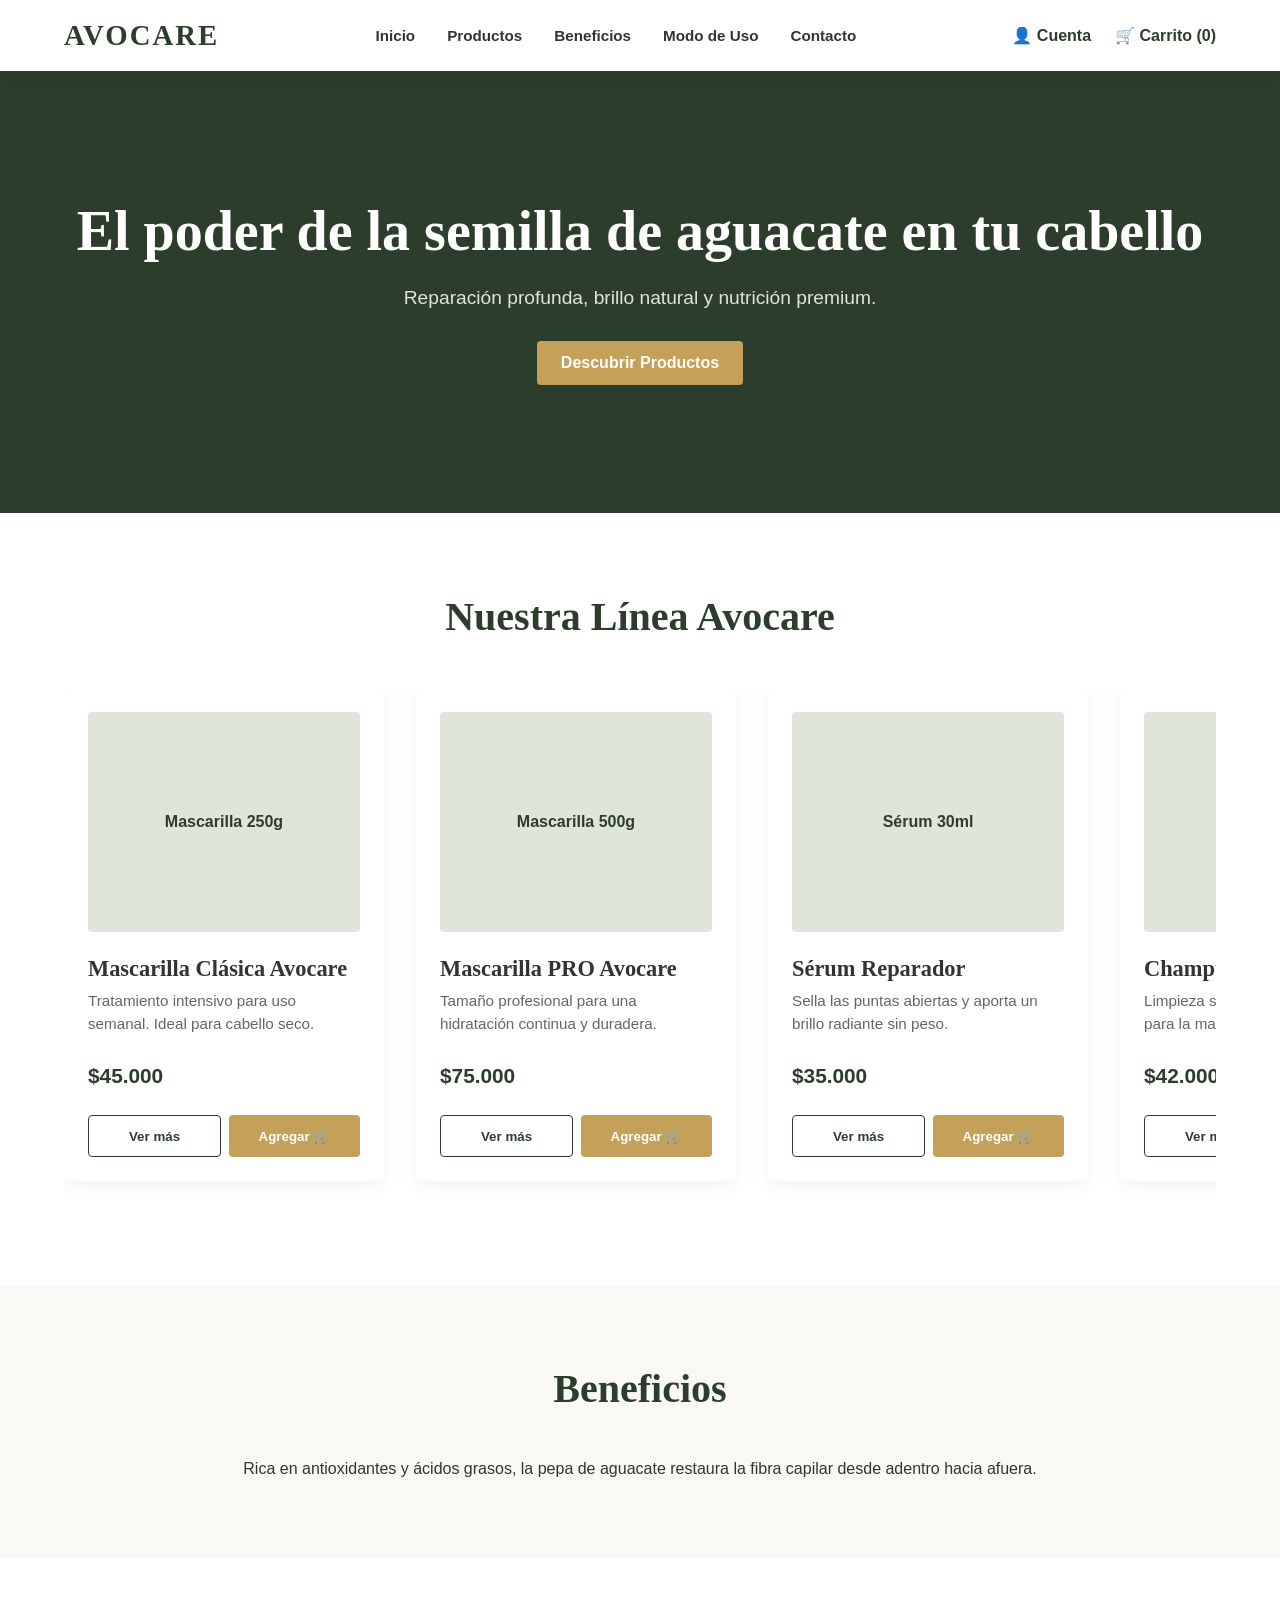
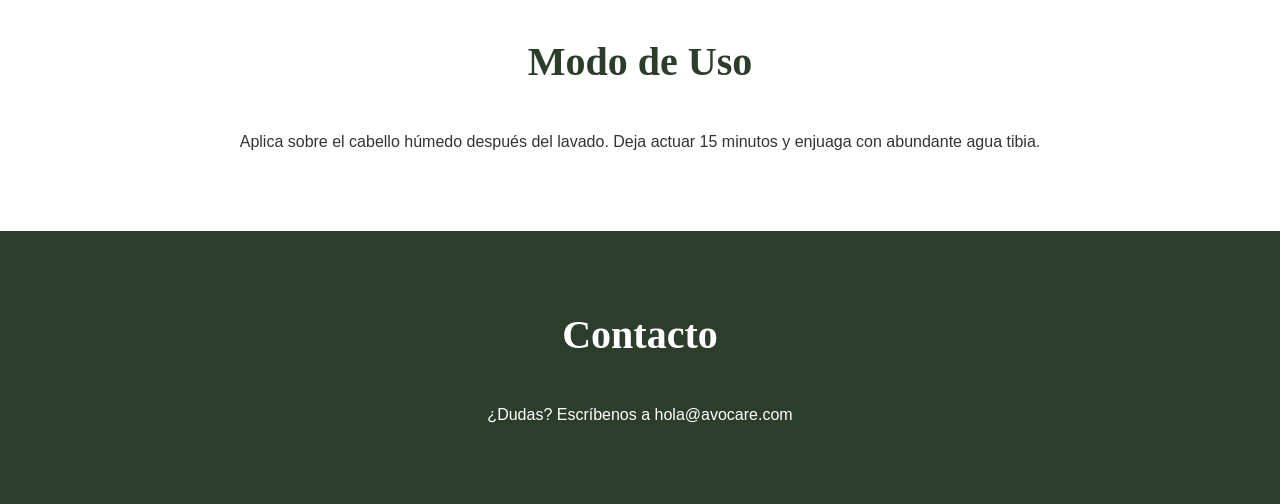
==== Index.html @ 303947b3 "creacion de estructura y estilos pagina web" ====
<!DOCTYPE html>
<html lang="es">
<head>
    <meta charset="UTF-8">
    <meta name="viewport" content="width=device-width, initial-scale=1.0">
    <title>Avocare | Cuidado Capilar Premium</title>
    <link rel="stylesheet" href="styles.css">
    <link href="https://fonts.googleapis.com/css2?family=Cormorant+Garamond:wght@400;600&family=Inter:wght@300;400;600&display=swap" rel="stylesheet">
</head>
<body>
    <!-- Header Navegable -->
    <header>
        <div class="logo">
            <a href="index.html">AVOCARE</a>
        </div>
        <nav>
            <ul class="nav-links">
                <li><a href="#inicio">Inicio</a></li>
                <li><a href="#productos">Productos</a></li>
                <li><a href="#beneficios">Beneficios</a></li>
                <li><a href="#uso">Modo de Uso</a></li>
                <li><a href="#contacto">Contacto</a></li>
            </ul>
        </nav>
        <div class="user-actions">
            <a href="login.html" class="icon-link">👤 Cuenta</a>
            <a href="carrito.html" class="icon-link">🛒 Carrito (<span id="cart-count">0</span>)</a>
        </div>
    </header>

    <main>
        <!-- Sección Inicio -->
        <section id="inicio" class="hero">
            <div class="hero-content">
                <h1>El poder de la semilla de aguacate en tu cabello</h1>
                <p>Reparación profunda, brillo natural y nutrición premium.</p>
                <a href="#productos" class="btn-primary">Descubrir Productos</a>
            </div>
        </section>

        <!-- Sección Productos (Scroll Horizontal) -->
        <section id="productos" class="section-padding">
            <h2 class="section-title">Nuestra Línea Avocare</h2>
            <div class="products-container">
                <!-- Producto 1 -->
                <div class="product-card">
                    <div class="product-img-placeholder">Mascarilla 250g</div>
                    <h3>Mascarilla Clásica Avocare</h3>
                    <p>Tratamiento intensivo para uso semanal. Ideal para cabello seco.</p>
                    <p class="price">$45.000</p>
                    <div class="card-actions">
                        <button class="btn-secondary" onclick="openModal('modal-prod-1')">Ver más</button>
                        <button class="btn-primary" onclick="addToCart(1, 'Mascarilla Clásica 250g', 45000)">Agregar 🛒</button>
                    </div>
                </div>
                <!-- Producto 2 -->
                <div class="product-card">
                    <div class="product-img-placeholder">Mascarilla 500g</div>
                    <h3>Mascarilla PRO Avocare</h3>
                    <p>Tamaño profesional para una hidratación continua y duradera.</p>
                    <p class="price">$75.000</p>
                    <div class="card-actions">
                        <button class="btn-secondary" onclick="openModal('modal-prod-2')">Ver más</button>
                        <button class="btn-primary" onclick="addToCart(2, 'Mascarilla PRO 500g', 75000)">Agregar 🛒</button>
                    </div>
                </div>
                <!-- Producto 3 -->
                <div class="product-card">
                    <div class="product-img-placeholder">Sérum 30ml</div>
                    <h3>Sérum Reparador</h3>
                    <p>Sella las puntas abiertas y aporta un brillo radiante sin peso.</p>
                    <p class="price">$35.000</p>
                    <div class="card-actions">
                        <button class="btn-secondary" onclick="openModal('modal-prod-3')">Ver más</button>
                        <button class="btn-primary" onclick="addToCart(3, 'Sérum Reparador', 35000)">Agregar 🛒</button>
                    </div>
                </div>
                <!-- Producto 4 -->
                <div class="product-card">
                    <div class="product-img-placeholder">Champú 400ml</div>
                    <h3>Champú Revitalizante</h3>
                    <p>Limpieza suave que prepara la cutícula para la mascarilla.</p>
                    <p class="price">$42.000</p>
                    <div class="card-actions">
                        <button class="btn-secondary" onclick="openModal('modal-prod-4')">Ver más</button>
                        <button class="btn-primary" onclick="addToCart(4, 'Champú Revitalizante', 42000)">Agregar 🛒</button>
                    </div>
                </div>
                <!-- Producto 5 -->
                <div class="product-card">
                    <div class="product-img-placeholder">Kit Completo</div>
                    <h3>Kit Cuidado Intensivo</h3>
                    <p>Mascarilla 250g + Champú + Sérum. El ritual completo.</p>
                    <p class="price">$110.000</p>
                    <div class="card-actions">
                        <button class="btn-secondary" onclick="openModal('modal-prod-5')">Ver más</button>
                        <button class="btn-primary" onclick="addToCart(5, 'Kit Cuidado Intensivo', 110000)">Agregar 🛒</button>
                    </div>
                </div>
            </div>
        </section>
        
        <!-- Resto de secciones de forma resumida -->
        <section id="beneficios" class="section-padding bg-light">
            <h2 class="section-title">Beneficios</h2>
            <p style="text-align:center;">Rica en antioxidantes y ácidos grasos, la pepa de aguacate restaura la fibra capilar desde adentro hacia afuera.</p>
        </section>
        <section id="uso" class="section-padding">
            <h2 class="section-title">Modo de Uso</h2>
            <p style="text-align:center;">Aplica sobre el cabello húmedo después del lavado. Deja actuar 15 minutos y enjuaga con abundante agua tibia.</p>
        </section>
        <section id="contacto" class="section-padding bg-dark text-white">
            <h2 class="section-title text-white">Contacto</h2>
            <p style="text-align:center;">¿Dudas? Escríbenos a hola@avocare.com</p>
        </section>
    </main>

    <!-- Modales de Productos (Ocultos por defecto) -->
    <div id="modal-prod-1" class="modal">
        <div class="modal-content">
            <span class="close" onclick="closeModal('modal-prod-1')">&times;</span>
            <h2>Ingredientes - Mascarilla Clásica</h2>
            <p>Agua purificada, Extracto de semilla de Persea Americana (Aguacate), Manteca de Karité, Pantenol, Vitamina E, Conservantes naturales.</p>
        </div>
    </div>
    <div id="modal-prod-2" class="modal">
        <div class="modal-content"><span class="close" onclick="closeModal('modal-prod-2')">&times;</span><h2>Ingredientes - Mascarilla PRO</h2><p>Fórmula concentrada con doble extracto de pepa de aguacate, Queratina hidrolizada y Aceite de Argán.</p></div>
    </div>
    <!-- (Puedes replicar los modales para el resto de productos) -->

    <script src="main.js"></script>
</body>
</html>
---- styles.css ----
/* --- Variables de Diseño Premium --- */
:root {
    --primary-dark: #2C3E2B; /* Verde aguacate oscuro */
    --accent-gold: #C5A059;  /* Dorado sofisticado */
    --bg-main: #FFFFFF;      /* Blanco puro */
    --bg-light: #FAF8F5;     /* Beige orgánico muy claro */
    --text-main: #333333;    /* Gris oscuro para textos */
    --font-heading: 'Georgia', serif;
    --font-body: 'Arial', sans-serif;
}

/* --- Reseteo básico --- */
* { 
    margin: 0; 
    padding: 0; 
    box-sizing: border-box; 
}

html { 
    scroll-behavior: smooth; 
}

body { 
    font-family: var(--font-body); 
    color: var(--text-main); 
    background-color: var(--bg-main); 
}

/* --- Encabezado y Navegación --- */
header { 
    display: flex; 
    justify-content: space-between; 
    align-items: center; 
    padding: 1.2rem 5%; 
    background: var(--bg-main); 
    box-shadow: 0 2px 15px rgba(0,0,0,0.08);
    position: sticky; 
    top: 0; 
    z-index: 1000;
}

.logo a { 
    font-family: var(--font-heading); 
    font-size: 1.8rem; 
    color: var(--primary-dark); 
    text-decoration: none; 
    font-weight: bold; 
    letter-spacing: 2px;
}

nav .nav-links { 
    display: flex; 
    list-style: none; 
    gap: 2rem; 
}

.nav-links a { 
    text-decoration: none; 
    color: var(--text-main); 
    font-size: 0.95rem; 
    font-weight: 600;
    transition: color 0.3s; 
}

.nav-links a:hover { 
    color: var(--accent-gold); 
}

.user-actions {
    display: flex;
    gap: 1.5rem;
}

.icon-link { 
    text-decoration: none; 
    color: var(--primary-dark); 
    font-weight: 600;
}

/* --- Sección Hero (Inicio) --- */
.hero { 
    background-color: var(--primary-dark); 
    color: white; 
    padding: 8rem 5%; 
    text-align: center; 
}

.hero h1 { 
    font-size: 3.5rem; 
    margin-bottom: 1.5rem; 
    font-family: var(--font-heading); 
}

.hero p { 
    font-size: 1.2rem; 
    margin-bottom: 2rem; 
    color: #e0e5db;
}

/* --- Botones Generales --- */
.btn-primary, .btn-secondary { 
    padding: 0.8rem 1.5rem; 
    border: none; 
    cursor: pointer; 
    font-weight: bold; 
    border-radius: 4px; 
    transition: all 0.3s;
    text-decoration: none;
    display: inline-block;
    text-align: center;
}

.btn-primary { 
    background-color: var(--accent-gold); 
    color: white; 
}

.btn-primary:hover { 
    background-color: #b38f4a; 
}

.btn-secondary { 
    background-color: transparent; 
    border: 1px solid var(--primary-dark); 
    color: var(--primary-dark); 
}

.btn-secondary:hover { 
    background-color: var(--bg-light); 
}

/* --- Utilidades de Layout --- */
.section-padding { 
    padding: 5rem 5%; 
}

.section-title { 
    text-align: center; 
    font-size: 2.5rem; 
    margin-bottom: 3rem; 
    font-family: var(--font-heading);
    color: var(--primary-dark);
}

.bg-light { background-color: var(--bg-light); }
.bg-dark { background-color: var(--primary-dark); color: white; }
.bg-dark .section-title { color: white; }

/* --- Tarjetas de Productos (Scroll Horizontal) --- */
.products-container { 
    display: flex; 
    overflow-x: auto; 
    gap: 2rem; 
    padding-bottom: 1.5rem; 
    scroll-snap-type: x mandatory;
    scrollbar-width: thin;
    scrollbar-color: var(--accent-gold) #eee;
}

.product-card { 
    min-width: 320px; 
    background: white; 
    padding: 1.5rem; 
    border-radius: 8px;
    box-shadow: 0 4px 20px rgba(0,0,0,0.06); 
    scroll-snap-align: start; 
    display: flex; 
    flex-direction: column;
}

.product-img-placeholder { 
    height: 220px; 
    background: #e0e5db; 
    display: flex; 
    align-items: center; 
    justify-content: center; 
    margin-bottom: 1.5rem; 
    color: var(--primary-dark); 
    font-weight: bold; 
    border-radius: 4px;
}

.product-card h3 { 
    margin-bottom: 0.5rem; 
    font-size: 1.4rem; 
    font-family: var(--font-heading);
}

.product-card p { 
    font-size: 0.95rem; 
    color: #666; 
    flex-grow: 1;
    line-height: 1.5;
}

.product-card .price { 
    font-size: 1.3rem; 
    font-weight: bold; 
    color: var(--primary-dark); 
    margin: 1.5rem 0; 
}

.card-actions { 
    display: flex; 
    gap: 0.5rem; 
}

.card-actions button { 
    flex: 1; 
}

/* --- Modales --- */
.modal { 
    display: none; 
    position: fixed; 
    z-index: 2000; 
    left: 0; 
    top: 0; 
    width: 100%; 
    height: 100%; 
    background-color: rgba(0,0,0,0.6); 
}

.modal-content { 
    background-color: white; 
    margin: 10% auto; 
    padding: 2.5rem; 
    border-radius: 8px; 
    width: 90%; 
    max-width: 500px; 
    position: relative;
    box-shadow: 0 4px 25px rgba(0,0,0,0.2);
}

.close { 
    position: absolute; 
    right: 1.5rem; 
    top: 1rem; 
    font-size: 2rem; 
    cursor: pointer; 
    color: #aaa;
}

.close:hover { color: var(--text-main); }

/* paginas de registro y carrito

/* --- Formularios y Auth --- */
.auth-card { 
    background: white; 
    padding: 3rem; 
    border-radius: 8px; 
    box-shadow: 0 4px 20px rgba(0,0,0,0.06); 
    width: 100%; 
    max-width: 450px; 
    margin: 0 auto; /* Centra la tarjeta */
}

.form-group { 
    margin-bottom: 1.5rem; 
    text-align: left;
}

.form-group label { 
    display: block; 
    margin-bottom: 0.5rem; 
    font-weight: bold; 
    color: var(--primary-dark);
    font-size: 0.95rem;
}

.form-group input { 
    width: 100%; 
    padding: 0.8rem; 
    border: 1px solid #ddd; 
    border-radius: 4px; 
    font-family: var(--font-body);
    font-size: 1rem;
    transition: border-color 0.3s;
}

.form-group input:focus {
    outline: none;
    border-color: var(--accent-gold);
}

/* --- Carrito de Compras --- */
.cart-container { 
    display: grid; 
    grid-template-columns: 2fr 1fr; 
    gap: 2rem; 
    align-items: start; 
    max-width: 1000px;
    margin: 0 auto;
}

.cart-item { 
    display: flex; 
    justify-content: space-between; 
    align-items: center; 
    padding: 1.5rem; 
    background: white; 
    border-radius: 8px;
    box-shadow: 0 2px 10px rgba(0,0,0,0.03);
    margin-bottom: 1rem;
}

.cart-summary { 
    background: white; 
    padding: 2rem; 
    border-radius: 8px; 
    box-shadow: 0 4px 20px rgba(0,0,0,0.06); 
}

.summary-line { 
    display: flex; 
    justify-content: space-between; 
    margin-bottom: 1rem; 
    font-size: 1.05rem;
}

.summary-line.total { 
    font-weight: bold; 
    font-size: 1.3rem; 
    border-top: 1px solid #eee; 
    padding-top: 1rem; 
    color: var(--primary-dark);
}

.qty-btn { 
    background: var(--bg-light); 
    border: 1px solid #ddd; 
    padding: 5px 12px; 
    cursor: pointer; 
    border-radius: 4px;
    font-weight: bold;
    color: var(--text-main);
    transition: background-color 0.3s;
}

.qty-btn:hover {
    background-color: #eee;
}

@media (max-width: 768px) {
    .cart-container {
        grid-template-columns: 1fr;
    }
}
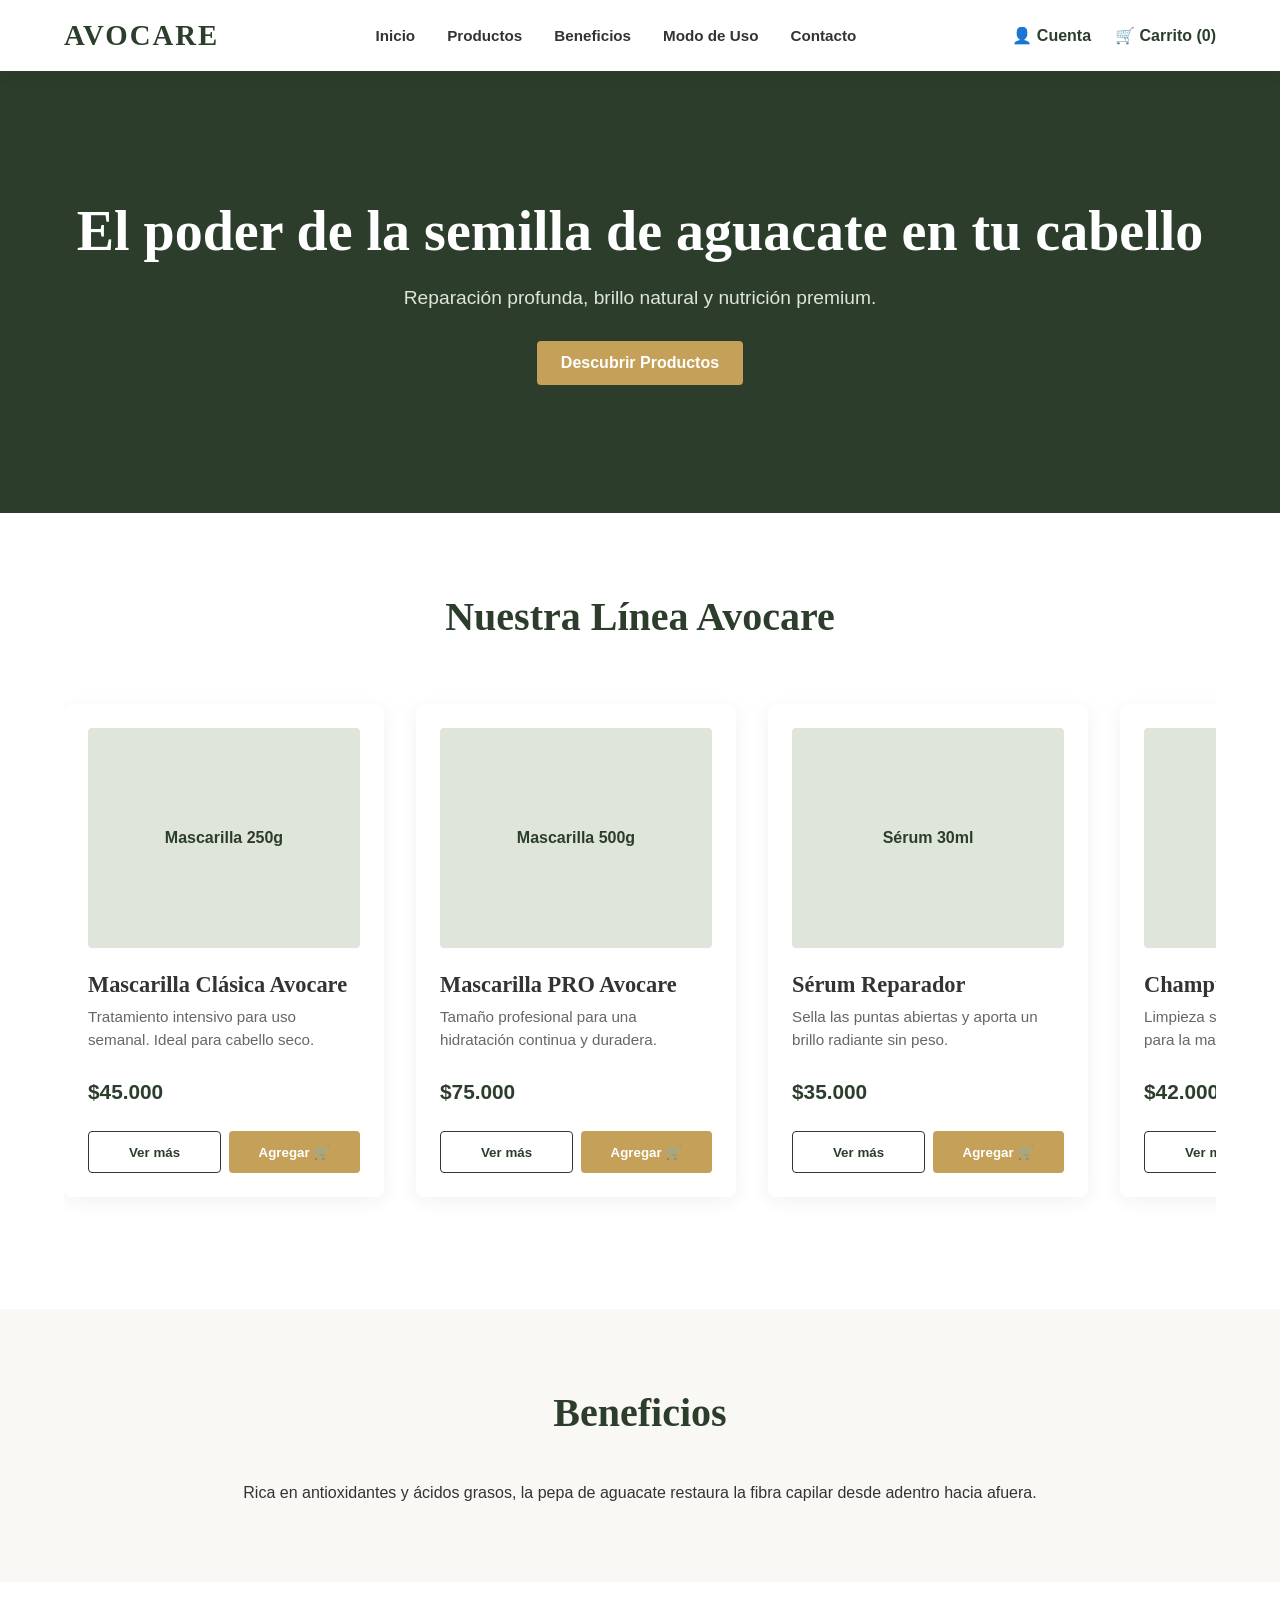
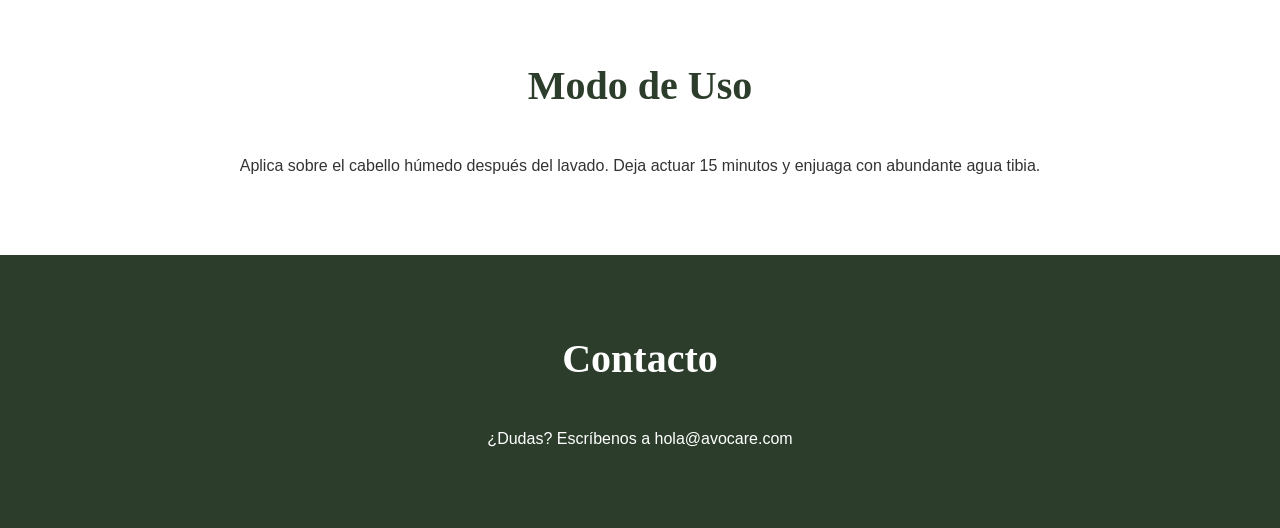
==== commit 751e9312: "mejores efectos y fondos" ====
--- a/Index.html
+++ b/Index.html
@@ -40,8 +40,11 @@
 
         <!-- Sección Productos (Scroll Horizontal) -->
         <section id="productos" class="section-padding">
-            <h2 class="section-title">Nuestra Línea Avocare</h2>
-            <div class="products-container">
+    <h2 class="section-title">Nuestra Línea Avocare</h2>
+    
+    <div class="products-container">
+        <!-- Pista del carrusel -->
+        <div class="products-track">
                 <!-- Producto 1 -->
                 <div class="product-card">
                     <div class="product-img-placeholder">Mascarilla 250g</div>
--- a/styles.css
+++ b/styles.css
@@ -9,7 +9,7 @@
     --font-body: 'Arial', sans-serif;
 }
 
-/* --- Reseteo básico --- */
+/* --- Reseteo Básico --- */
 * { 
     margin: 0; 
     padding: 0; 
@@ -146,24 +146,32 @@
 .bg-dark { background-color: var(--primary-dark); color: white; }
 .bg-dark .section-title { color: white; }
 
-/* --- Tarjetas de Productos (Scroll Horizontal) --- */
+/* --- Carrusel Infinito de Productos --- */
 .products-container { 
-    display: flex; 
-    overflow-x: auto; 
+    overflow: hidden; 
+    width: 100%;
+    position: relative;
+    padding: 1rem 0 2rem 0;
+}
+
+.products-track { 
+    display: flex; 
     gap: 2rem; 
-    padding-bottom: 1.5rem; 
-    scroll-snap-type: x mandatory;
-    scrollbar-width: thin;
-    scrollbar-color: var(--accent-gold) #eee;
+    width: max-content; 
+    animation: marquee 25s linear infinite; 
+}
+
+.products-track:hover { 
+    animation-play-state: paused; 
 }
 
 .product-card { 
-    min-width: 320px; 
+    flex-shrink: 0;
+    width: 320px; 
     background: white; 
     padding: 1.5rem; 
     border-radius: 8px;
     box-shadow: 0 4px 20px rgba(0,0,0,0.06); 
-    scroll-snap-align: start; 
     display: flex; 
     flex-direction: column;
 }
@@ -207,6 +215,15 @@
 
 .card-actions button { 
     flex: 1; 
+}
+
+@keyframes marquee { 
+    0% { 
+        transform: translateX(0); 
+    }
+    100% { 
+        transform: translateX(-50%); 
+    }
 }
 
 /* --- Modales --- */
@@ -243,9 +260,7 @@
 
 .close:hover { color: var(--text-main); }
 
-/* paginas de registro y carrito
-
-/* --- Formularios y Auth --- */
+/* --- Formularios y Autenticación --- */
 .auth-card { 
     background: white; 
     padding: 3rem; 
@@ -253,7 +268,7 @@
     box-shadow: 0 4px 20px rgba(0,0,0,0.06); 
     width: 100%; 
     max-width: 450px; 
-    margin: 0 auto; /* Centra la tarjeta */
+    margin: 0 auto;
 }
 
 .form-group { 
@@ -346,4 +361,24 @@
     .cart-container {
         grid-template-columns: 1fr;
     }
+}
+
+/* --- Fondo Curvo Ascendente (Páginas de Carrito y Login) --- */
+body.bg-light {
+    position: relative;
+    z-index: 0;
+    background-color: var(--bg-light);
+}
+
+body.bg-light::before {
+    content: "";
+    position: fixed;
+    top: 0;
+    left: 0;
+    width: 100vw;
+    height: 100vh;
+    background-image: url("data:image/svg+xml,%3Csvg xmlns='http://www.w3.org/2000/svg' viewBox='0 0 100 100' preserveAspectRatio='none'%3E%3Cpath d='M0,100 L0,85 C20,85 30,55 50,55 C70,55 80,20 100,20 L100,100 Z' fill='%232C3E2B' /%3E%3C/svg%3E");
+    background-size: 100% 100%;
+    background-repeat: no-repeat;
+    z-index: -1;
 }
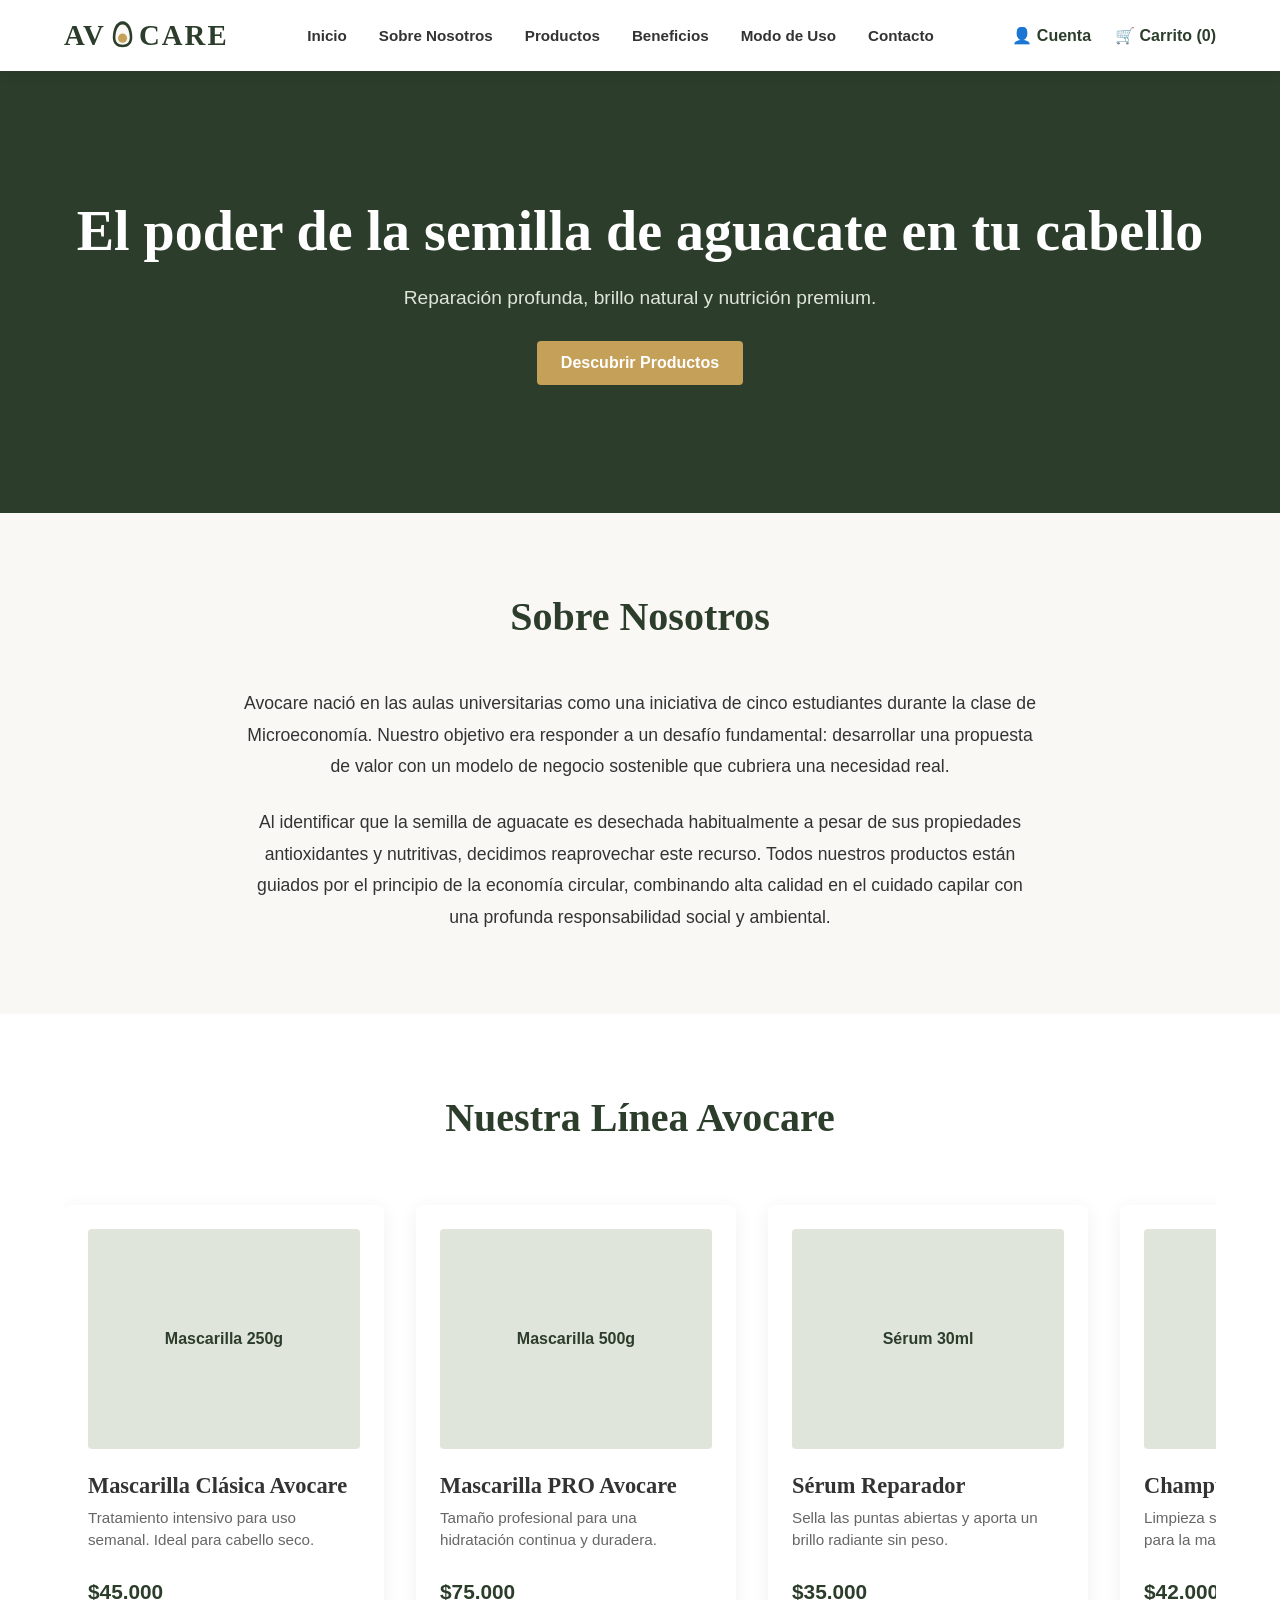
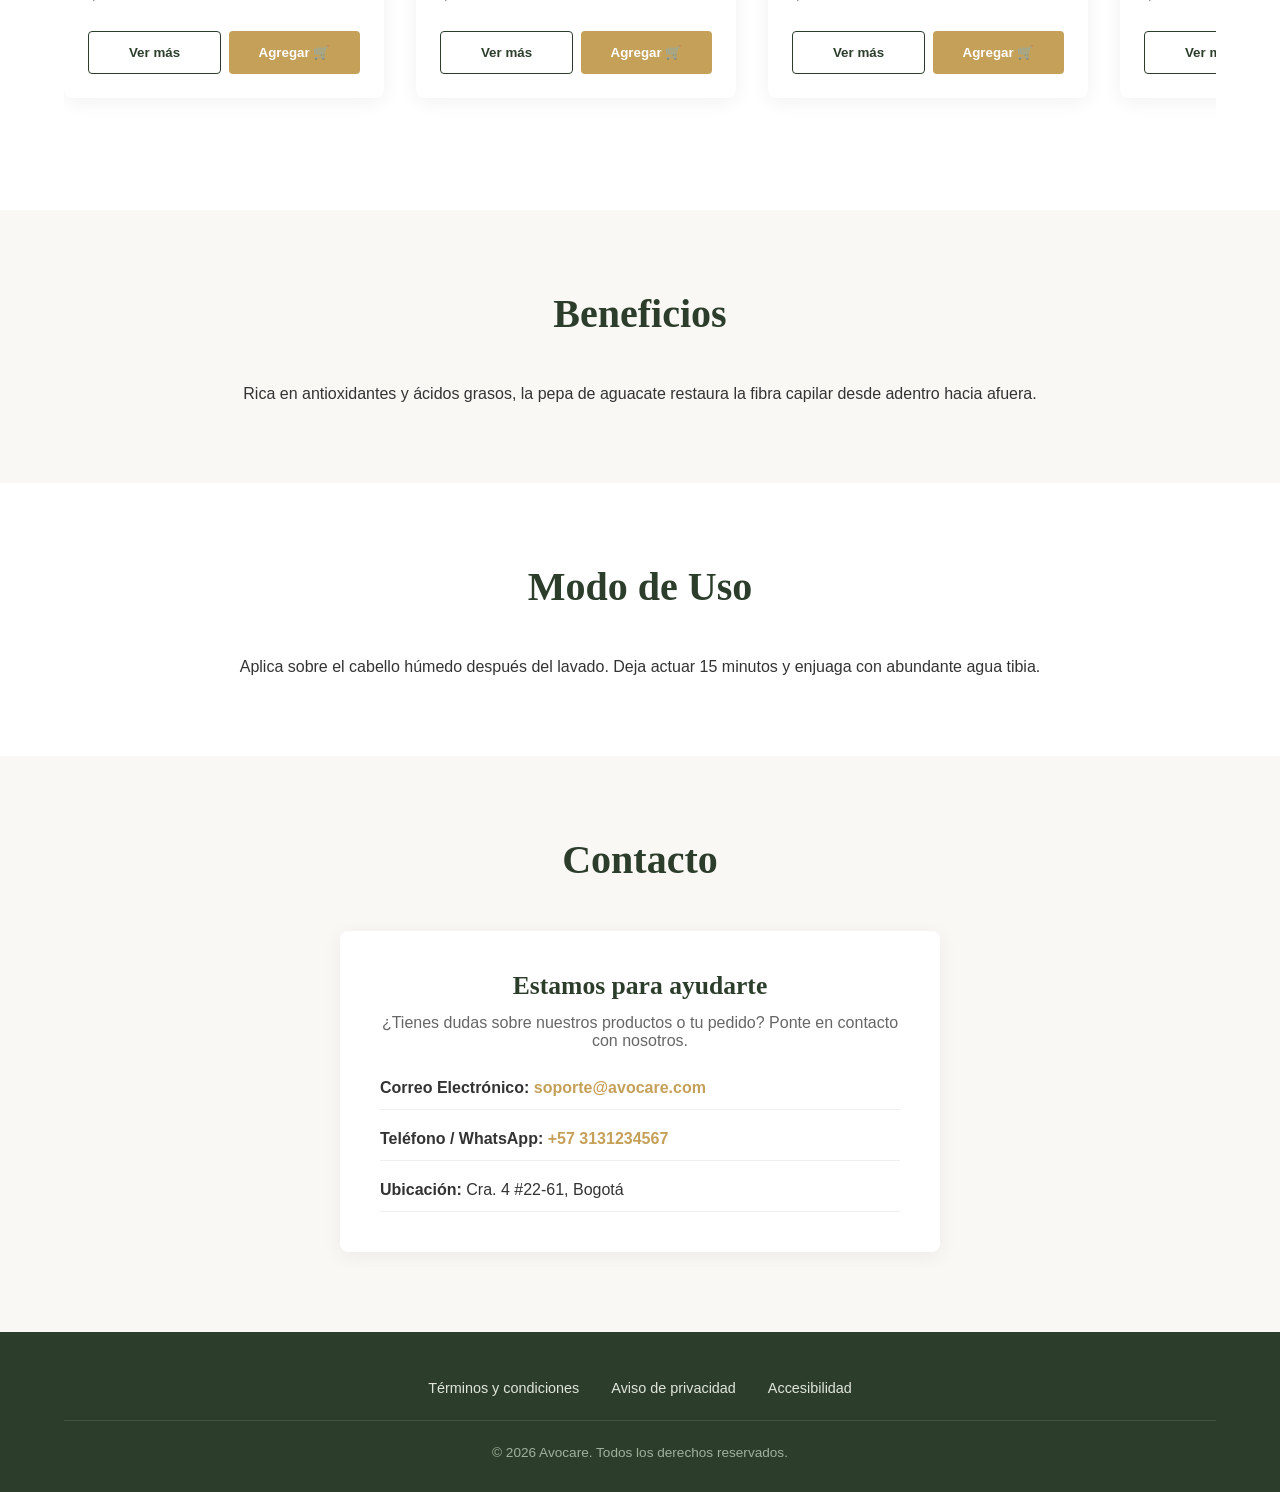
==== commit 8c6a26b2: "pulir el logo" ====
--- a/Index.html
+++ b/Index.html
@@ -11,11 +11,21 @@
     <!-- Header Navegable -->
     <header>
         <div class="logo">
-            <a href="index.html">AVOCARE</a>
+            <a href="index.html" class="logo-link">
+                AV<svg class="logo-avocado" viewBox="0 0 100 100" xmlns="http://www.w3.org/2000/svg">
+                    <!-- Silueta exterior del aguacate -->
+                    <path d="M50,10 C30,10 20,35 20,60 C20,80 33,90 50,90 C67,90 80,80 80,60 C80,35 70,10 50,10 Z" fill="currentColor"/>
+                    <!-- Pulpa interior -->
+                    <path d="M50,20 C36,20 28,40 28,60 C28,75 37,82 50,82 C63,82 72,75 72,60 C72,40 64,20 50,20 Z" fill="#FAF8F5"/>
+                    <!-- Semilla (Pepa) -->
+                    <circle cx="50" cy="62" r="14" fill="#C5A059"/>
+                </svg>CARE
+            </a>
         </div>
         <nav>
             <ul class="nav-links">
                 <li><a href="#inicio">Inicio</a></li>
+                <li><a href="#nosotros">Sobre Nosotros</a></li>
                 <li><a href="#productos">Productos</a></li>
                 <li><a href="#beneficios">Beneficios</a></li>
                 <li><a href="#uso">Modo de Uso</a></li>
@@ -38,87 +48,133 @@
             </div>
         </section>
 
-        <!-- Sección Productos (Scroll Horizontal) -->
+        <!-- Sección Sobre Nosotros -->
+        <section id="nosotros" class="section-padding bg-light">
+            <h2 class="section-title">Sobre Nosotros</h2>
+            <div style="max-width: 800px; margin: 0 auto; text-align: center; line-height: 1.8;">
+                <p style="font-size: 1.1rem; color: var(--text-main); margin-bottom: 1.5rem;">
+                    Avocare nació en las aulas universitarias como una iniciativa de cinco estudiantes durante la clase de Microeconomía. Nuestro objetivo era responder a un desafío fundamental: desarrollar una propuesta de valor con un modelo de negocio sostenible que cubriera una necesidad real.
+                </p>
+                <p style="font-size: 1.1rem; color: var(--text-main);">
+                    Al identificar que la semilla de aguacate es desechada habitualmente a pesar de sus propiedades antioxidantes y nutritivas, decidimos reaprovechar este recurso. Todos nuestros productos están guiados por el principio de la economía circular, combinando alta calidad en el cuidado capilar con una profunda responsabilidad social y ambiental.
+                </p>
+            </div>
+        </section>
+
+        <!-- Sección Productos (Carrusel Infinito) -->
         <section id="productos" class="section-padding">
-    <h2 class="section-title">Nuestra Línea Avocare</h2>
-    
-    <div class="products-container">
-        <!-- Pista del carrusel -->
-        <div class="products-track">
-                <!-- Producto 1 -->
-                <div class="product-card">
-                    <div class="product-img-placeholder">Mascarilla 250g</div>
-                    <h3>Mascarilla Clásica Avocare</h3>
-                    <p>Tratamiento intensivo para uso semanal. Ideal para cabello seco.</p>
-                    <p class="price">$45.000</p>
-                    <div class="card-actions">
-                        <button class="btn-secondary" onclick="openModal('modal-prod-1')">Ver más</button>
-                        <button class="btn-primary" onclick="addToCart(1, 'Mascarilla Clásica 250g', 45000)">Agregar 🛒</button>
+            <h2 class="section-title">Nuestra Línea Avocare</h2>
+            <div class="products-container">
+                <div class="products-track">
+                    <!-- Producto 1 -->
+                    <div class="product-card">
+                        <div class="product-img-placeholder">Mascarilla 250g</div>
+                        <h3>Mascarilla Clásica Avocare</h3>
+                        <p>Tratamiento intensivo para uso semanal. Ideal para cabello seco.</p>
+                        <p class="price">$45.000</p>
+                        <div class="card-actions">
+                            <button class="btn-secondary" onclick="openModal('modal-prod-1')">Ver más</button>
+                            <button class="btn-primary" onclick="addToCart(1, 'Mascarilla Clásica 250g', 45000)">Agregar 🛒</button>
+                        </div>
                     </div>
-                </div>
-                <!-- Producto 2 -->
-                <div class="product-card">
-                    <div class="product-img-placeholder">Mascarilla 500g</div>
-                    <h3>Mascarilla PRO Avocare</h3>
-                    <p>Tamaño profesional para una hidratación continua y duradera.</p>
-                    <p class="price">$75.000</p>
-                    <div class="card-actions">
-                        <button class="btn-secondary" onclick="openModal('modal-prod-2')">Ver más</button>
-                        <button class="btn-primary" onclick="addToCart(2, 'Mascarilla PRO 500g', 75000)">Agregar 🛒</button>
+                    <!-- Producto 2 -->
+                    <div class="product-card">
+                        <div class="product-img-placeholder">Mascarilla 500g</div>
+                        <h3>Mascarilla PRO Avocare</h3>
+                        <p>Tamaño profesional para una hidratación continua y duradera.</p>
+                        <p class="price">$75.000</p>
+                        <div class="card-actions">
+                            <button class="btn-secondary" onclick="openModal('modal-prod-2')">Ver más</button>
+                            <button class="btn-primary" onclick="addToCart(2, 'Mascarilla PRO 500g', 75000)">Agregar 🛒</button>
+                        </div>
                     </div>
-                </div>
-                <!-- Producto 3 -->
-                <div class="product-card">
-                    <div class="product-img-placeholder">Sérum 30ml</div>
-                    <h3>Sérum Reparador</h3>
-                    <p>Sella las puntas abiertas y aporta un brillo radiante sin peso.</p>
-                    <p class="price">$35.000</p>
-                    <div class="card-actions">
-                        <button class="btn-secondary" onclick="openModal('modal-prod-3')">Ver más</button>
-                        <button class="btn-primary" onclick="addToCart(3, 'Sérum Reparador', 35000)">Agregar 🛒</button>
+                    <!-- Producto 3 -->
+                    <div class="product-card">
+                        <div class="product-img-placeholder">Sérum 30ml</div>
+                        <h3>Sérum Reparador</h3>
+                        <p>Sella las puntas abiertas y aporta un brillo radiante sin peso.</p>
+                        <p class="price">$35.000</p>
+                        <div class="card-actions">
+                            <button class="btn-secondary" onclick="openModal('modal-prod-3')">Ver más</button>
+                            <button class="btn-primary" onclick="addToCart(3, 'Sérum Reparador', 35000)">Agregar 🛒</button>
+                        </div>
                     </div>
-                </div>
-                <!-- Producto 4 -->
-                <div class="product-card">
-                    <div class="product-img-placeholder">Champú 400ml</div>
-                    <h3>Champú Revitalizante</h3>
-                    <p>Limpieza suave que prepara la cutícula para la mascarilla.</p>
-                    <p class="price">$42.000</p>
-                    <div class="card-actions">
-                        <button class="btn-secondary" onclick="openModal('modal-prod-4')">Ver más</button>
-                        <button class="btn-primary" onclick="addToCart(4, 'Champú Revitalizante', 42000)">Agregar 🛒</button>
+                    <!-- Producto 4 -->
+                    <div class="product-card">
+                        <div class="product-img-placeholder">Champú 400ml</div>
+                        <h3>Champú Revitalizante</h3>
+                        <p>Limpieza suave que prepara la cutícula para la mascarilla.</p>
+                        <p class="price">$42.000</p>
+                        <div class="card-actions">
+                            <button class="btn-secondary" onclick="openModal('modal-prod-4')">Ver más</button>
+                            <button class="btn-primary" onclick="addToCart(4, 'Champú Revitalizante', 42000)">Agregar 🛒</button>
+                        </div>
                     </div>
-                </div>
-                <!-- Producto 5 -->
-                <div class="product-card">
-                    <div class="product-img-placeholder">Kit Completo</div>
-                    <h3>Kit Cuidado Intensivo</h3>
-                    <p>Mascarilla 250g + Champú + Sérum. El ritual completo.</p>
-                    <p class="price">$110.000</p>
-                    <div class="card-actions">
-                        <button class="btn-secondary" onclick="openModal('modal-prod-5')">Ver más</button>
-                        <button class="btn-primary" onclick="addToCart(5, 'Kit Cuidado Intensivo', 110000)">Agregar 🛒</button>
+                    <!-- Producto 5 -->
+                    <div class="product-card">
+                        <div class="product-img-placeholder">Kit Completo</div>
+                        <h3>Kit Cuidado Intensivo</h3>
+                        <p>Mascarilla 250g + Champú + Sérum. El ritual completo.</p>
+                        <p class="price">$110.000</p>
+                        <div class="card-actions">
+                            <button class="btn-secondary" onclick="openModal('modal-prod-5')">Ver más</button>
+                            <button class="btn-primary" onclick="addToCart(5, 'Kit Cuidado Intensivo', 110000)">Agregar 🛒</button>
+                        </div>
                     </div>
                 </div>
             </div>
         </section>
         
-        <!-- Resto de secciones de forma resumida -->
+        <!-- Sección Beneficios -->
         <section id="beneficios" class="section-padding bg-light">
             <h2 class="section-title">Beneficios</h2>
             <p style="text-align:center;">Rica en antioxidantes y ácidos grasos, la pepa de aguacate restaura la fibra capilar desde adentro hacia afuera.</p>
         </section>
+
+        <!-- Sección Modo de Uso -->
         <section id="uso" class="section-padding">
             <h2 class="section-title">Modo de Uso</h2>
             <p style="text-align:center;">Aplica sobre el cabello húmedo después del lavado. Deja actuar 15 minutos y enjuaga con abundante agua tibia.</p>
         </section>
-        <section id="contacto" class="section-padding bg-dark text-white">
-            <h2 class="section-title text-white">Contacto</h2>
-            <p style="text-align:center;">¿Dudas? Escríbenos a hola@avocare.com</p>
+
+        <!-- Sección de Contacto -->
+        <section id="contacto" class="section-padding bg-light">
+            <h2 class="section-title">Contacto</h2>
+            <div class="contact-container">
+                <div class="contact-card">
+                    <h3>Estamos para ayudarte</h3>
+                    <p>¿Tienes dudas sobre nuestros productos o tu pedido? Ponte en contacto con nosotros.</p>
+                    <ul class="contact-list">
+                        <li>
+                            <strong>Correo Electrónico:</strong> 
+                            <a href="mailto:soporte@avocare.com">soporte@avocare.com</a>
+                        </li>
+                        <li>
+                            <strong>Teléfono / WhatsApp:</strong> 
+                            <a href="tel:+573131234567">+57 3131234567</a>
+                        </li>
+                        <li>
+                            <strong>Ubicación:</strong> Cra. 4 #22-61, Bogotá
+                        </li>
+                    </ul>
+                </div>
+            </div>
         </section>
     </main>
 
-    <!-- Modales de Productos (Ocultos por defecto) -->
+    <!-- Pie de Página (Footer) -->
+    <footer class="main-footer">
+        <div class="footer-content">
+            <div class="footer-links">
+                <a href="#">Términos y condiciones</a>
+                <a href="#">Aviso de privacidad</a>
+                <a href="#">Accesibilidad</a>
+            </div>
+            <p class="copyright">&copy; 2026 Avocare. Todos los derechos reservados.</p>
+        </div>
+    </footer>
+
+    <!-- Modales de Productos -->
     <div id="modal-prod-1" class="modal">
         <div class="modal-content">
             <span class="close" onclick="closeModal('modal-prod-1')">&times;</span>
@@ -127,9 +183,12 @@
         </div>
     </div>
     <div id="modal-prod-2" class="modal">
-        <div class="modal-content"><span class="close" onclick="closeModal('modal-prod-2')">&times;</span><h2>Ingredientes - Mascarilla PRO</h2><p>Fórmula concentrada con doble extracto de pepa de aguacate, Queratina hidrolizada y Aceite de Argán.</p></div>
+        <div class="modal-content">
+            <span class="close" onclick="closeModal('modal-prod-2')">&times;</span>
+            <h2>Ingredientes - Mascarilla PRO</h2>
+            <p>Fórmula concentrada con doble extracto de pepa de aguacate, Queratina hidrolizada y Aceite de Argán.</p>
+        </div>
     </div>
-    <!-- (Puedes replicar los modales para el resto de productos) -->
 
     <script src="main.js"></script>
 </body>
--- a/styles.css
+++ b/styles.css
@@ -381,4 +381,111 @@
     background-size: 100% 100%;
     background-repeat: no-repeat;
     z-index: -1;
+}
+
+/* --- Sección Contacto y Pie de Página --- */
+.contact-container {
+    max-width: 600px;
+    margin: 0 auto;
+}
+
+.contact-card {
+    background: white;
+    padding: 2.5rem;
+    border-radius: 8px;
+    box-shadow: 0 4px 20px rgba(0,0,0,0.06);
+    text-align: center;
+}
+
+.contact-card h3 {
+    font-family: var(--font-heading);
+    color: var(--primary-dark);
+    font-size: 1.6rem;
+    margin-bottom: 0.8rem;
+}
+
+.contact-card p {
+    color: #666;
+    margin-bottom: 1.8rem;
+}
+
+.contact-list {
+    list-style: none;
+    display: flex;
+    flex-direction: column;
+    gap: 1.2rem;
+    text-align: left;
+}
+
+.contact-list li {
+    font-size: 1rem;
+    color: var(--text-main);
+    border-bottom: 1px solid #f0f0f0;
+    padding-bottom: 0.8rem;
+}
+
+.contact-list a {
+    color: var(--accent-gold);
+    text-decoration: none;
+    font-weight: bold;
+    transition: color 0.3s;
+}
+
+.contact-list a:hover {
+    color: var(--primary-dark);
+}
+
+.main-footer {
+    background-color: var(--primary-dark);
+    color: white;
+    padding: 3rem 5% 2rem;
+    text-align: center;
+}
+
+.footer-links {
+    display: flex;
+    justify-content: center;
+    gap: 2rem;
+    flex-wrap: wrap;
+    margin-bottom: 1.5rem;
+}
+
+.footer-links a {
+    color: #e0e5db;
+    text-decoration: none;
+    font-size: 0.9rem;
+    transition: color 0.3s;
+}
+
+.footer-links a:hover {
+    color: var(--accent-gold);
+}
+
+.copyright {
+    font-size: 0.85rem;
+    color: #a0b09d;
+    border-top: 1px solid rgba(255, 255, 255, 0.1);
+    padding-top: 1.5rem;
+}
+
+/* --- Estilos para el Logo con Aguacate SVG --- */
+.logo-link {
+    font-family: 'Cormorant Garamond', 'Georgia', serif;
+    font-size: 2.2rem; /* Tamaño general del texto del logo */
+    font-weight: 600;
+    color: var(--primary-dark);
+    text-decoration: none;
+    letter-spacing: 2px;
+    display: inline-flex;
+    align-items: center;
+    gap: 2px;
+}
+
+.logo-avocado {
+    width: 1.15em;  /* Incrementado para darle más presencia visual */
+    height: 1.13em; /* Incrementado proporcionalmente */
+    vertical-align: middle;
+    margin: 0 -2px; /* Margen negativo leve para integrar perfectamente el espacio entre letras */
+    transform: translateY(-1px); /* Alineación óptica con la base de las letras */
+    color: var(--primary-dark);
 }
